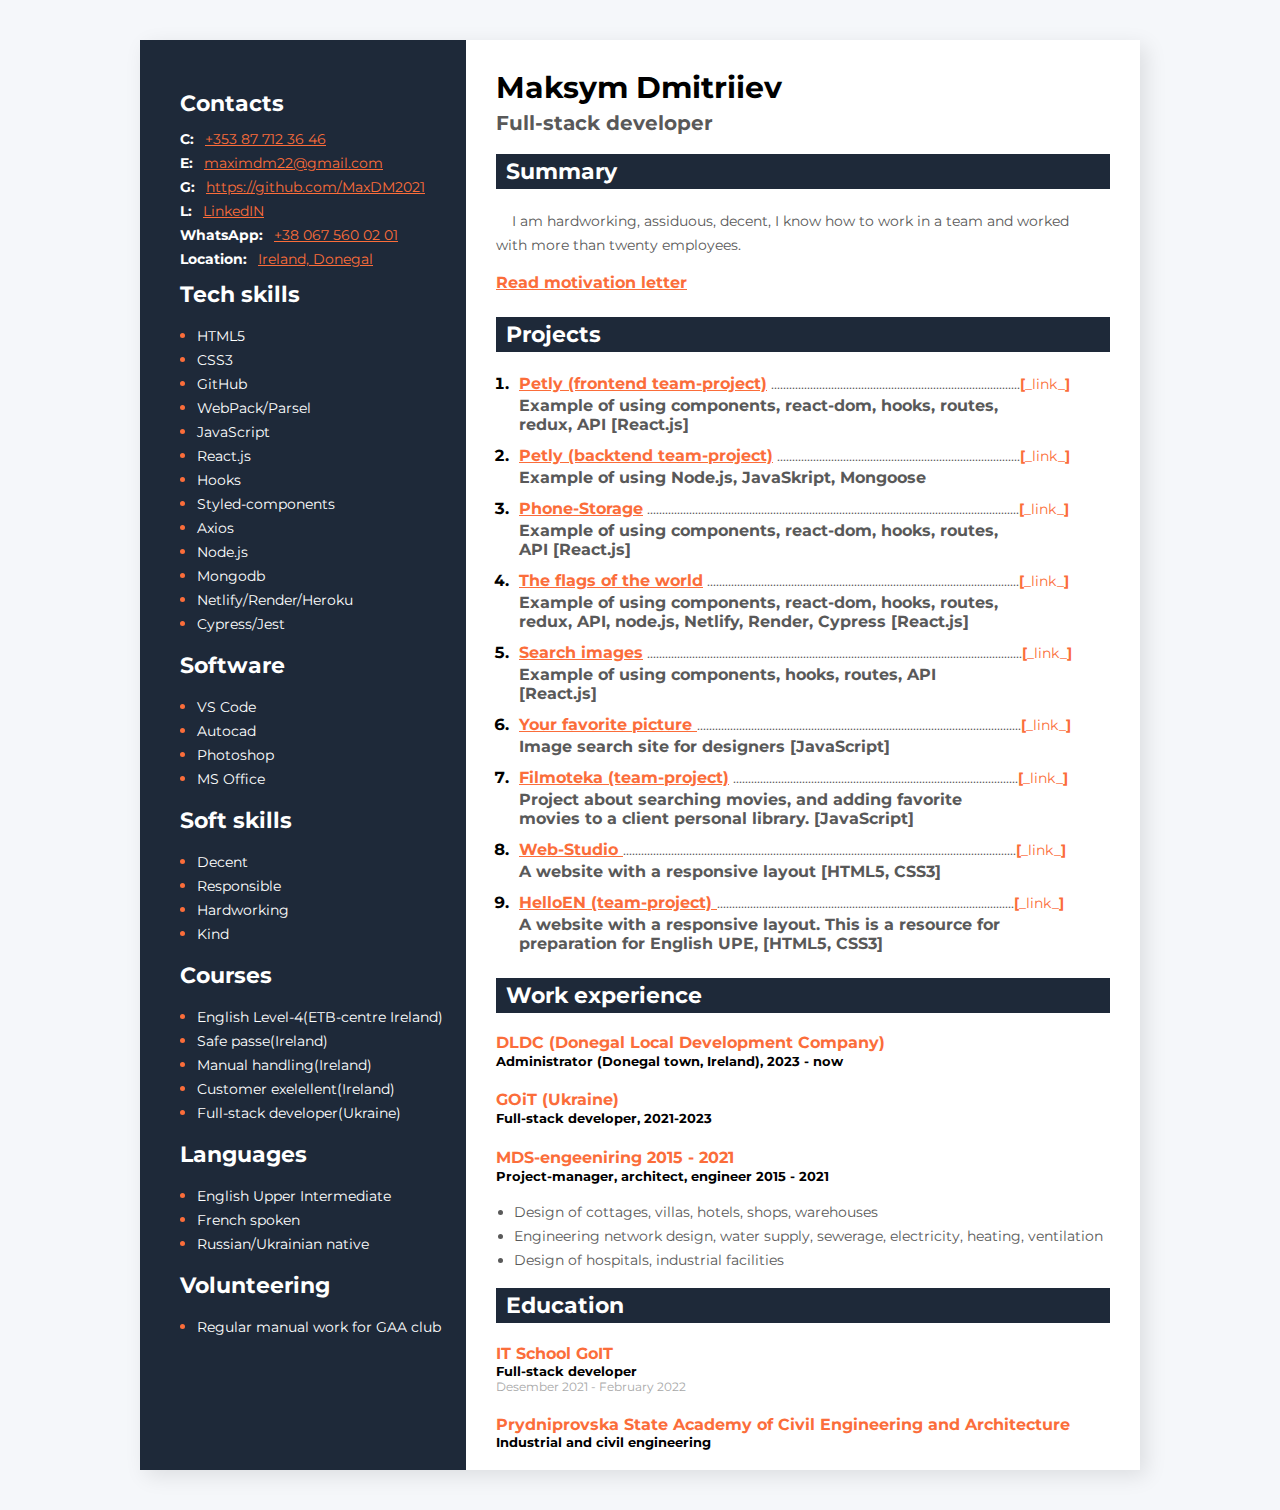
==== index.html @ e2484012 "2121" ====
<!DOCTYPE html>
<html lang="en">
  <head>
    <meta charset="UTF-8" />
    <meta name="viewport" content="width=device-width, initial-scale=1.0" />
    <title>CV Maxim Dmitriiev</title>
    <link rel="preconnect" href="https://fonts.googleapis.com" />
    <link rel="preconnect" href="https://fonts.gstatic.com" crossorigin />
    <link
      href="https://fonts.googleapis.com/css2?family=Montserrat:wght@400;700&family=Roboto&display=swap"
      rel="stylesheet"
    />

    <link rel="stylesheet" href="css/style.css" />
  </head>
  <body>
    <!--main  container-->
    <div class="main-container">
      <!--main  content section-->
      <div class="main-content-section">
        <!--about me section-->
        <div class="about-me-section">
          <h1 class="about-me-name">Maksym Dmitriiev</h1>
          <h2 class="about-me-profession">Full-stack developer</h2>
          <h3 class="main-content-title">Summary</h3>
          <p class="about-me-description">
            &nbsp &nbsp I am hardworking, assiduous, decent, I know how to work
            in a team and worked with more than twenty employees.
          </p>
          <a
            href="https://maxdm2021.github.io/CV-Maxim-Dmitriev/motiveletter.html"
            class="my-projects-link"
            >Read motivation letter</a
          >
        </div>
        <!--my projects section-->
        <div class="my-projects-section">
          <h3 class="main-content-title">Projects</h3>
          <ol class="my-projects-list">
            <li class="my-projects-item">
              <span class="my-projects-text">
                <a
                  href="https://pets-project-frontend.vercel.app/"
                  class="my-projects-link"
                  >Petly (frontend team-project)</a
                >
                ...................................................................................<span
                  ><a
                    href="https://github.com/Semen-Gomzyak/pets-project-frontend"
                    class="link"
                    ><b>[</b>_link_<b>]</b></a
                  ></span
                >
              </span>
              <p class="description">
                Example of using components, react-dom, hooks, routes, redux,
                API [React.js]
              </p>
            </li>
            <li class="my-projects-item">
              <span class="my-projects-text">
                <a
                  href="https://pets-project-backend.onrender.com/api-docs/#/"
                  class="my-projects-link"
                  >Petly (backtend team-project)</a
                >
                .................................................................................<span
                  ><a
                    href="https://github.com/Semen-Gomzyak/pets-project-backend-team"
                    class="link"
                    ><b>[</b>_link_<b>]</b></a
                  ></span
                >
              </span>
              <p class="description">
                Example of using Node.js, JavaSkript, Mongoose
              </p>
            </li>
            <li class="my-projects-item">
              <span class="my-projects-text">
                <a
                  href="https://maxdm2021.github.io/goit-react-hw-08-phonebook/"
                  class="my-projects-link"
                  >Phone-Storage</a
                >
                ............................................................................................................................<span
                  ><a
                    href="https://github.com/MaxDM2021/goit-react-hw-08-phonebook"
                    class="link"
                    ><b>[</b>_link_<b>]</b></a
                  ></span
                >
              </span>
              <p class="description">
                Example of using components, react-dom, hooks, routes, 
                API [React.js]
              </p>
            </li>
            <li class="my-projects-item">
              <span class="my-projects-text">
                <a
                  href="https://keen-cascaron-8399a0.netlify.app/"
                  class="my-projects-link"
                  >The flags of the world</a
                >
                ........................................................................................................<span
                  ><a
                    href="https://github.com/MaxDM2021/bounse-insights-countries-test"
                    class="link"
                    ><b>[</b>_link_<b>]</b></a
                  ></span
                >
              </span>
              <p class="description">
                Example of using components, react-dom, hooks, routes, redux,
                API, node.js, Netlify, Render, Cypress [React.js]
              </p>
            </li>
            <li class="my-projects-item">
              <span class="my-projects-text">
                <a
                  href="https://maxdm2021.github.io/goit-react-hw-05-movies/"
                  class="my-projects-link"
                  >Search images</a
                >
                .............................................................................................................................<span
                  ><a
                    href="https://github.com/MaxDM2021/goit-react-hw-05-movies"
                    class="link"
                    ><b>[</b>_link_<b>]</b></a
                  ></span
                >
              </span>
              <p class="description">
                Example of using components, hooks, routes, API <br />[React.js]
              </p>
            </li>

            <li class="my-projects-item">
              <span class="my-projects-text">
                <a
                  href="https://maxdm2021.github.io/goit-js-hw-11/"
                  class="my-projects-link"
                >
                  Your favorite picture
                </a>
                ............................................................................................................<span
                  ><a
                    href="https://github.com/MaxDM2021/goit-js-hw-11"
                    class="link"
                    ><b>[</b>_link_<b>]</b></a
                  ></span
                >
              </span>
              <p class="description">
                Image search site for designers [JavaScript]
              </p>
            </li>

            <li class="my-projects-item">
              <span class="my-projects-text">
                <a
                  href="https://aleksandor2138.github.io/filmLibrary/"
                  class="my-projects-link"
                  >Filmoteka (team-project)</a
                >
                ...............................................................................................<span
                  ><a
                    href="https://github.com/Aleksandor2138/filmLibrary"
                    class="link"
                    ><b>[</b>_link_<b>]</b></a
                  ></span
                >
              </span>
              <p class="description">
                Project about searching movies, and adding favorite movies to a
                client personal library. [JavaScript]
              </p>
            </li>
            <li class="my-projects-item">
              <span class="my-projects-text">
                <a
                  href="https://maxdm2021.github.io/goit-markup-hw-08/"
                  class="my-projects-link"
                >
                  Web-Studio
                </a>
                ...................................................................................................................................<span
                  ><a
                    href="https://github.com/MaxDM2021/goit-markup-hw-08"
                    class="link"
                    ><b>[</b>_link_<b>]</b></a
                  ></span
                >
              </span>
              <p class="description">
                A website with a responsive layout [HTML5, CSS3]
              </p>
            </li>
            <li class="my-projects-item">
              <span class="my-projects-text">
                <a
                  href="https://akushnirenko10.github.io/project-19/"
                  class="my-projects-link"
                >
                  HelloEN (team-project)
                </a>
                ...................................................................................................<span
                  ><a
                    href="https://github.com/akushnirenko10/project-19"
                    class="link"
                    ><b>[</b>_link_<b>]</b></a
                  ></span
                >
              </span>
              <p class="description">
                A website with a responsive layout. This is a resource for
                preparation for English UPE, [HTML5, CSS3]
              </p>
            </li>
          </ol>
        </div>

        <!--my work experience sesction-->
        <div class="my-work-experience-section">
          <h3 class="main-content-title">Work experience</h3>
          <!--Company 3-->

          <h4 class="my-work-experience-position">
         
            <span class="my-work-experience-company">    DLDC (Donegal Local Development Company)</span>
          </h4>
         <h5>Administrator (Donegal town, Ireland), 2023 - now</h5> 
         <h4> </h4>

         <h4 class="my-work-experience-position">
         
          <span class="my-work-experience-company">    GOiT (Ukraine)</span>
        </h4>
       <h5>Full-stack developer, 2021-2023</h5> 
       <h4> </h4>
       
          

          <div class="my-work-experience-company-block">
            <h4 class="my-work-experience-position">
              <span class="my-work-experience-company">MDS-engeeniring  2015 - 2021</span>
            </h4>
                <h5>Project-manager, architect, engineer 2015 - 2021</h5>
            <ul class="my-work-experience-duties">
              <li class="my-work-experience-duty">
                Design of cottages, villas, hotels, shops, warehouses
              </li>
              <li class="my-work-experience-duty">
                Engineering network design, water supply, sewerage, electricity,
                heating, ventilation
              </li>
              <li class="my-work-experience-duty">
                Design of hospitals, industrial facilities
              </li>
            </ul>
          </div>
          <!-- Company 2-->
          <!-- <div class="my-work-experience-company-block">
            <h4 class="my-work-experience-position">Director <span class="my-work-experience-company">MDS-consruction </span></span></h4>
            <p class="my-work-experience-period">March 2008 - October 2012 <span class="my-work-experience-divider">|</span>  Ukraine</p>
            <ul class="my-work-experience-duties">
              <li class="my-work-experience-duty">Construction of cottages, аpartment renovations</li>
              <li class="my-work-experience-duty"> Hospital construction</li>
              <!-- <li class="my-work-experience-duty">Construction of filling stations</li>
              <li class="my-work-experience-duty">Construction of industrial facilities</li> -->
          <!--           
            </ul>
          </div> -->

          <!-- Company 1
          <div class="my-work-experience-company-block">
            <h4 class="my-work-experience-position">Desiner <span class="my-work-experience-company">Desin-Foto/Video studio/Photographer/Videographer/Video editing </span></h4>
            <p class="my-work-experience-period">June 2003 - February 2008 <span class="my-work-experience-divider">|</span> Ukraine</p>
          </div> -->
        </div>

        <!--My education section-->
        <div class="my-education-section">
          <h3 class="main-content-title education">Education</h3>
          <h4 class="my-work-experience-company">IT School GoIT</h4>
          <h5 сlass="specialization">Full-stack developer</h5>
          <p class="my-work-experience-period">
            Desember 2021 - February 2022
            <!-- <span class="my-work-experience-divider">|</span> Ukraine (on-line) -->
          </p>
          <h4 class="my-work-experience-company">
            Prydniprovska State Academy of Civil Engineering and Architecture
          </h4>
          <h5 сlass="specialization">Industrial and civil engineering</h5>
          <!-- <p class="my-work-experience-period">
            September 2000 - June 2005
            <span class="my-work-experience-divider">|</span> Ukraine
          </p> -->
        </div>
      </div>

      <!--sidebar section-->
      <aside class="sidebar-section">
        <!-- <img src="img/ок-ok.jpg" alt="my foto" width="352px" /> -->
        <!--contacts section-->
        <div class="contacts-section">
          <h3 class="sidebar-title">Contacts</h3>

          <div>
            <span class="contacts-section-tipe"> C:</span>
            <a class="contacts-section-link" href="tel:+353873495865"
              >+353 87 712 36 46</a
            >
          </div>

          <div>
            <span class="contacts-section-tipe"> E: </span>
            <a class="contacts-section-link" href="mailto:maximdm22@gmail.com"
              >maximdm22@gmail.com
            </a>
          </div>
          <div>
            <span class="contacts-section-tipe"> G: </span>
            <a class="contacts-section-link" href="https://github.com/MaxDM2021"
              >https://github.com/MaxDM2021
            </a>
          </div>
          <div>
            <span class="contacts-section-tipe"> L: </span>
            <a
              class="contacts-section-link"
              href="https://www.linkedin.com/in/maxim-dmitriiev-4ab86723b/"
              >LinkedIN
            </a>
          </div>
          <div>
            <span class="contacts-section-tipe"> WhatsApp:</span>
            <a class="contacts-section-link" href="tel:+380675600201"
              >+38 067 560 02 01</a
            >
          </div>
          <div>
            <span class="contacts-section-tipe"> Location:</span>
            <a
              class="contacts-section-link"
              href="https://goo.gl/maps/f6CCFW5M5i3z2eGN8"
              >Ireland, Donegal</a
            >
          </div>
        </div>

        <!--tech skills section-->
        <div class="tech-skills-section">
          <h3 class="sidebar-title">Tech skills</h3>
          <ul class="tech-skills-list">
            <li class="tech-skills-item">
              <span class="tech-skills-item-text"> HTML5</span>
            </li>
            <li class="tech-skills-item">
              <span class="tech-skills-item-text">CSS3</span>
            </li>
            <li class="tech-skills-item">
              <span class="tech-skills-item-text">GitHub</span>
            </li>
            <li class="tech-skills-item">
              <span class="tech-skills-item-text">WebPack/Parsel</span>
            </li>
            <li class="tech-skills-item">
              <span class="tech-skills-item-text">JavaScript</span>
            </li>
            <li class="tech-skills-item">
              <span class="tech-skills-item-text">React.js</span>
            </li>
            <li class="tech-skills-item">
              <span class="tech-skills-item-text">Hooks</span>
            </li>
            <li class="tech-skills-item">
              <span class="tech-skills-item-text">Styled-components</span>
            </li>
            <li class="tech-skills-item">
              <span class="tech-skills-item-text">Axios</span>
            </li>
            <li class="tech-skills-item">
              <span class="tech-skills-item-text">Node.js</span>
            </li>
            <li class="tech-skills-item">
              <span class="tech-skills-item-text">Mongodb</span>
            </li>
            <li class="tech-skills-item">
              <span class="tech-skills-item-text">Netlify/Render/Heroku</span>
            </li>
            <li class="tech-skills-item">
              <span class="tech-skills-item-text">Cypress/Jest</span>
            </li>
          </ul>
        </div>

        <!--soft skills section-->
        <div class="soft-skills-section">
          <h3 class="sidebar-title">Software</h3>
          <ul class="tech-skills-list">
            <li class="tech-skills-item">
              <span class="tech-skills-item-text">VS Code</span>
            </li>
            <li class="tech-skills-item">
              <span class="tech-skills-item-text">Autocad</span>
            </li>
            <li class="tech-skills-item">
              <span class="tech-skills-item-text">Photoshop</span>
            </li>
            <li class="tech-skills-item">
              <span class="tech-skills-item-text">MS Office</span>
            </li>
          </ul>
        </div>

        <!--soft skills section-->
        <div class="soft-skills-section">
          <h3 class="sidebar-title">Soft skills</h3>
          <ul class="tech-skills-list">
            <li class="tech-skills-item">
              <span class="tech-skills-item-text">Decent</span>
            </li>
            <li class="tech-skills-item">
              <span class="tech-skills-item-text">Responsible</span>
            </li>
            <li class="tech-skills-item">
              <span class="tech-skills-item-text">Hardworking</span>
            </li>
            <li class="tech-skills-item">
              <span class="tech-skills-item-text">Kind</span>
            </li>
          </ul>
        </div>

        <!--Courses section-->
        <div class="soft-skills-section">
          <h3 class="sidebar-title">Courses</h3>
          <ul class="tech-skills-list">
            <li class="tech-skills-item">
              <span class="tech-skills-item-text">English Level-4(ETB-centre Ireland)</span>
            </li>
            <li class="tech-skills-item">
              <span class="tech-skills-item-text">Safe passe(Ireland)</span>
            </li>
            <li class="tech-skills-item">
              <span class="tech-skills-item-text">Manual handling(Ireland)</span>
            </li>
            <li class="tech-skills-item">
              <span class="tech-skills-item-text">Customer exelellent(Ireland)</span>
            </li>
            <li class="tech-skills-item">
              <span class="tech-skills-item-text">Full-stack developer(Ukraine)</span>
            </li>
          </ul>


        </div>


        <!-- Languages -->

        <div class="soft-skills-section">
          <h3 class="sidebar-title">Languages</h3>
          <ul class="tech-skills-list">
            <li class="tech-skills-item">
              <span class="tech-skills-item-text"
                >English Upper Intermediate
              </span>
            </li>
            <li class="tech-skills-item">
              <span class="tech-skills-item-text">French spoken</span>
            </li>
            <li class="tech-skills-item">
              <span class="tech-skills-item-text"
                >Russian/Ukrainian native</span
              >
            </li>
          </ul>
        </div>


        <div class="soft-skills-section">
          <h3 class="sidebar-title">Volunteering</h3>
          <ul class="tech-skills-list">
            <li class="tech-skills-item">
              <span class="tech-skills-item-text">Regular manual work for GAA club </span>
            </li>
        
          </ul>
        </div>



      </aside>
    </div>
  </body>
</html>
---- css/style.css ----
body {
  font-family: "Montserrat", sans-serif;

  background-color: #f5f7fa;
}

.main-container {
  display: flex;
  flex-direction: row-reverse;
  width: 1000px;
  background-color: #fff;
  margin: 40px auto;
  box-shadow: 6px 6px 20px rgba(0, 0, 0, 0.1);
}

/* Main conten section */
.main-content-section {
  padding: 20px 30px;
}

.main-content-title {
  font-style: normal;
  font-weight: bold;
  font-size: 22px;
  line-height: 27px;
  color: white;
  margin-bottom: 20px;
  padding: 4px;
  padding-left: 10px;
  background-color: #1e2939;
  width: 600px;
}

.main-content-title.education {
  margin-top: 0;
}

/* About me section */
.about-me-section {
  margin: 0 0 20px 0;
}

.about-me-profession {
  font-style: normal;
  font-weight: bold;
  font-size: 20px;
  line-height: 17px;
  color:  #595959;
  margin: 0 0 20px 0;
}

.about-me-name {
  font-style: normal;
  font-weight: bold;
  font-size: 30px;
  line-height: 55px;
  color: #000;
  margin: 0 0 0px 0;
}

.about-me-description {
  width: 600px;
  font-family: Montserrat;
  font-style: normal;
  font-weight: normal;
  font-size: 14px;
  line-height: 24px;
  color: #595959;
}

/* My projects section */

/* .main-content-section {

} */

.description {
  margin: 0;
  width: 500px;
  padding: 0;
  padding-left: 5px;
  color: #595959;
}

.my-projects-section {
  margin: 0 0 25px 0;
}

.my-projects-list {
  padding: 0 0 0 18px;
}

.my-projects-item {
  color: #000;
  font-weight: bold;
  margin-bottom: 10px;
}

.my-projects-link {
  font-style: normal;
  font-weight: bold;
  font-size: 16px;
  line-height: 24px;
  color:  #fb6d3a;
}

.my-projects-text {
  font-style: normal;
  font-weight: normal;
  font-size: 14px;
  line-height: 24px;
  color: #595959;
  margin-left: 5px;
}

.my-projects-bracket {
  font-style: normal;
  font-weight: bold;
  font-size: 14px;
  line-height: 24px;
  color: #000;
}
/* My work experience */

.my-work-experience-company {
  color: #fb6d3a;
  margin-bottom: 0;
}
.my-work-experience-position {
  font-style: normal;
  font-weight: bold;
  font-size: 16px;
  line-height: 20px;
  margin: 0 0 0px 0;
}

.my-work-experience-period {
  font-style: normal;
  font-weight: normal;
  font-size: 12px;
  line-height: 15px;
  color: #a8a8a8;
  margin: 0 0 0px 0;
}

h5{
  margin: 0;
}

.specialization {
  margin-top: 0;
  margin-bottom: 0;

}

.my-work-experience-divider {
  font-style: normal;
  font-weight: normal;
  font-size: 12px;
  line-height: 15px;
  color: #000000;
}

.my-work-experience-duties {
  padding-left: 18px;
}

.my-work-experience-duty {
  font-style: normal;
  font-weight: normal;
  font-size: 14px;
  line-height: 24px;
  color: #595959;
}

.my-work-experience-company-block {
  margin: 0 15 0 0;
}

/* Sidebar section */

.sidebar-section {
  background-color: #1e2939;
  width: 370px;
  padding: 40px 0;
}

.contacts-section,
.tech-skills-section,
.soft-skills-section {
  margin: 10px 0 0 40px;
}
.sidebar-title {
  font-style: normal;
  font-weight: bold;
  font-size: 22px;
  line-height: 27px;
  color: #fff;
  margin-bottom: 10px;
  margin-top: 0;
}

/* Contacts section */

.contacts-section-tipe {
  font-style: normal;
  font-weight: bold;
  font-size: 14px;
  line-height: 24px;
  color: #fff;
  margin-right: 7px;
}
.contacts-section-link {
  font-style: normal;
  font-weight: normal;
  font-size: 14px;
  line-height: 24px;
  color: #fb6d3a;
}

/* Tech skills section*/
.tech-skills-list {
  padding: 0 0 0 17px;
}

.tech-skills-item {
  color: #fb6d3a;
}

.tech-skills-item-text {
  font-style: normal;
  font-weight: normal;
  font-size: 14px;
  line-height: 24px;
  color: #fff;
}


.sir__madam {
  margin-top: 50px;
  margin-bottom: 50px;
  font-style: normal;
  font-weight: 400;
  font-size: 20px;
  line-height: 24px;
  color: #595959;
  margin-left: 5px;
}



.sir__madam__tel {
  margin-top: 50px;
  margin-bottom: 50px;
  font-style: normal;
  font-weight: 600;
  font-size: 20px;
  line-height: 24px;
  color: #fb6d3a;
  margin-left: 5px;
}


.des{
  width: 500px;
  font-style: normal;
  font-weight: 300;
  font-size: 20px;
  line-height: 24px;
  letter-spacing: 0.3;
  line-height: 30px;
  color: #595959;
  margin-left: 5px;
}


.foto-m {
  margin-top: 170px;
}

.link{
  color: #fb6d3a;
  font-style: normal;
  text-decoration: none;
}
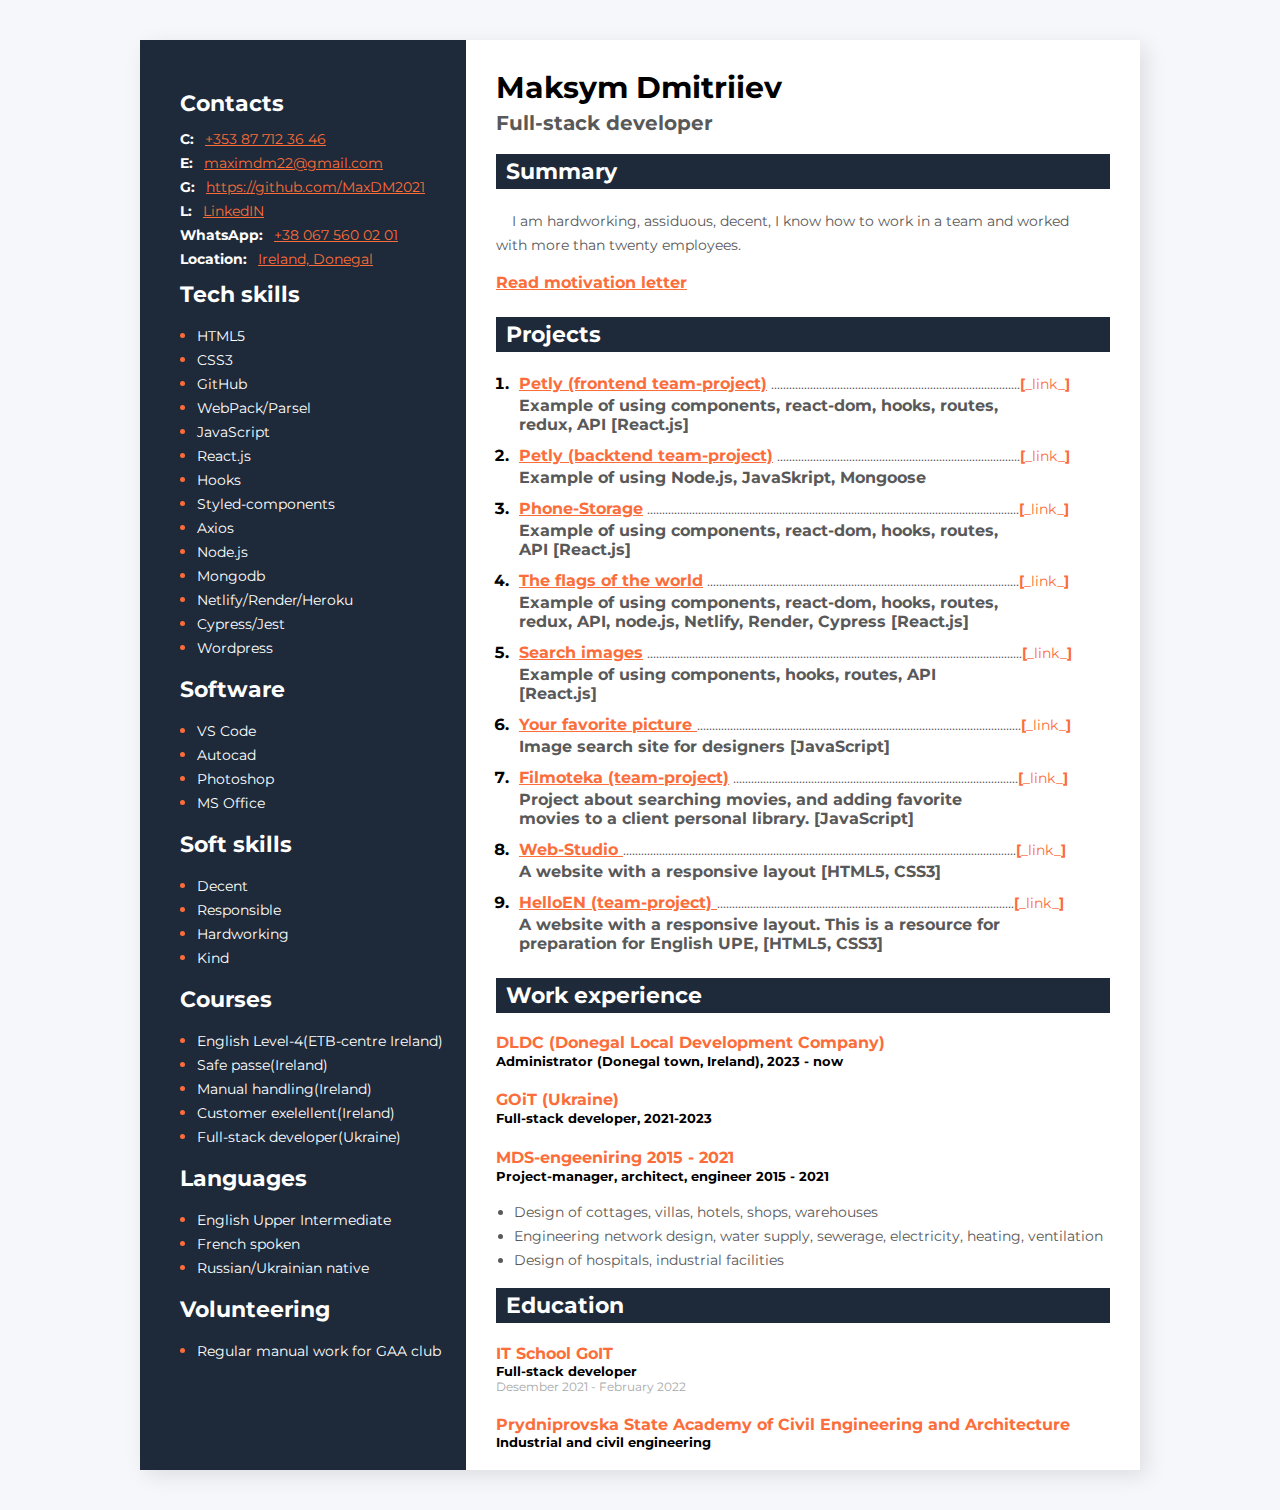
==== commit d5c50292: "1" ====
--- a/index.html
+++ b/index.html
@@ -393,6 +393,9 @@
             <li class="tech-skills-item">
               <span class="tech-skills-item-text">Cypress/Jest</span>
             </li>
+            <li class="tech-skills-item">
+              <span class="tech-skills-item-text">Wordpress</span>
+            </li>
           </ul>
         </div>
 
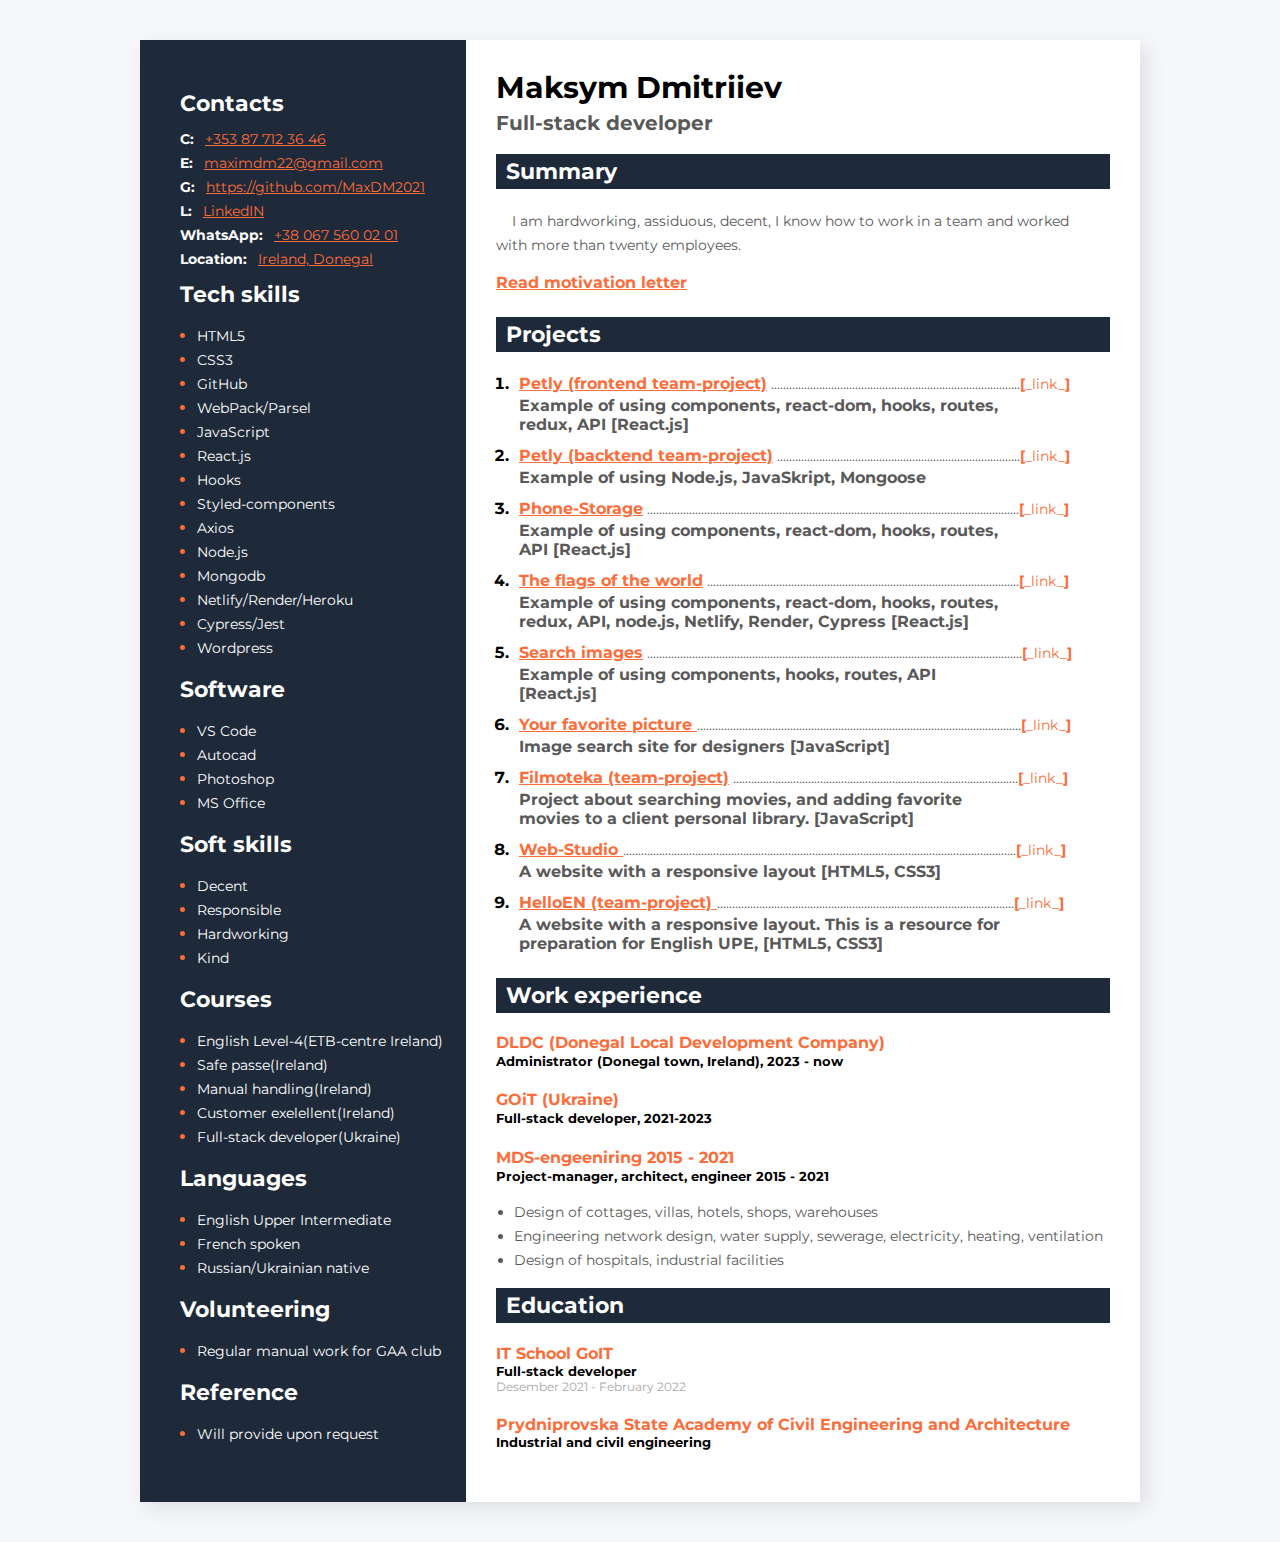
==== commit 84e8440c: "21" ====
--- a/index.html
+++ b/index.html
@@ -495,6 +495,16 @@
         </div>
 
 
+        <div class="soft-skills-section">
+          <h3 class="sidebar-title">Reference</h3>
+          <ul class="tech-skills-list">
+            <li class="tech-skills-item">
+              <span class="tech-skills-item-text">Will provide upon request</span>
+            </li>
+        
+          </ul>
+        </div>
+
 
       </aside>
     </div>
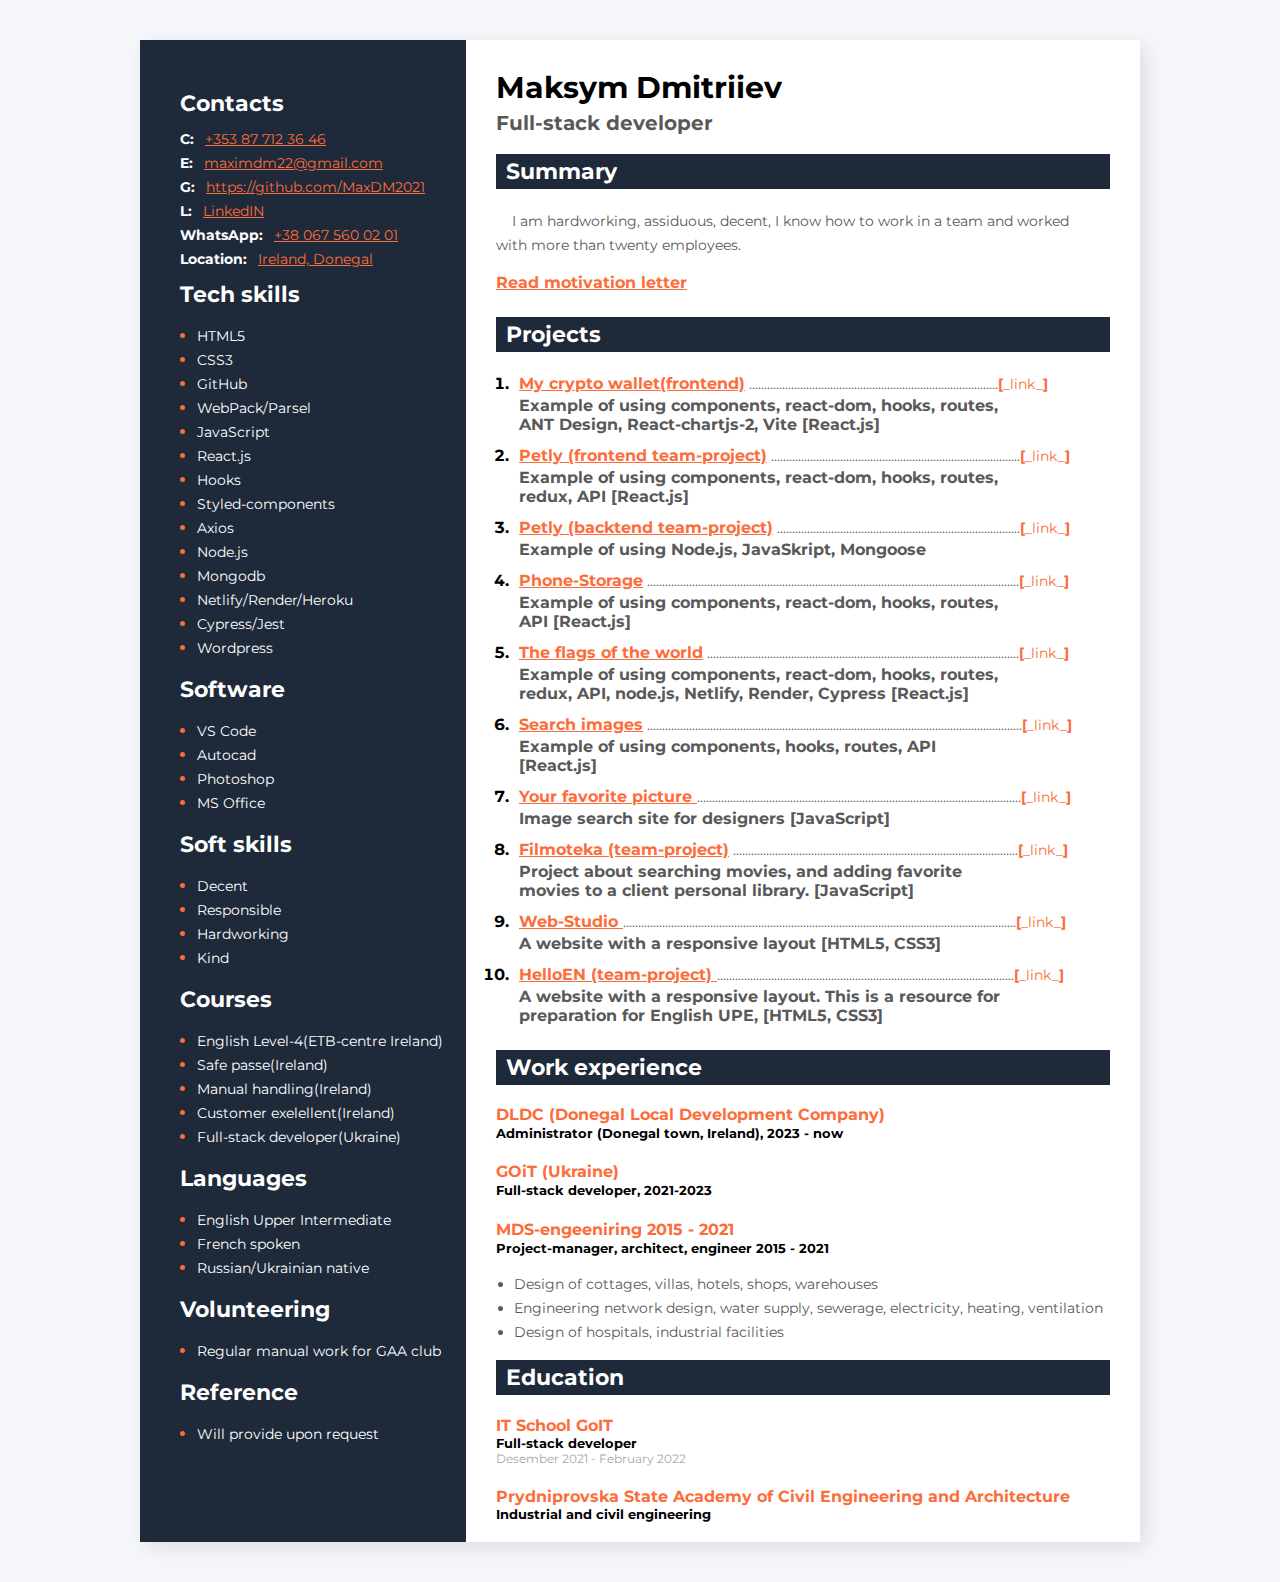
==== commit a63de4aa: "22" ====
--- a/index.html
+++ b/index.html
@@ -40,6 +40,34 @@
             <li class="my-projects-item">
               <span class="my-projects-text">
                 <a
+                  href="https://react-crypto-app-r5uw.vercel.app/"
+                  class="my-projects-link"
+                  >My crypto wallet(frontend)</a
+                >
+                ...................................................................................<span
+                  ><a
+                    href="https://github.com/MaxDM2021/react-crypto-app/tree/main/frontend"
+                    class="link"
+                    ><b>[</b>_link_<b>]</b></a
+                  ></span
+                >
+              </span>
+              <p class="description">
+                Example of using components, react-dom, hooks, routes, ANT Design, React-chartjs-2, Vite [React.js]
+              </p>
+            </li>
+
+
+
+
+
+
+
+
+
+            <li class="my-projects-item">
+              <span class="my-projects-text">
+                <a
                   href="https://pets-project-frontend.vercel.app/"
                   class="my-projects-link"
                   >Petly (frontend team-project)</a
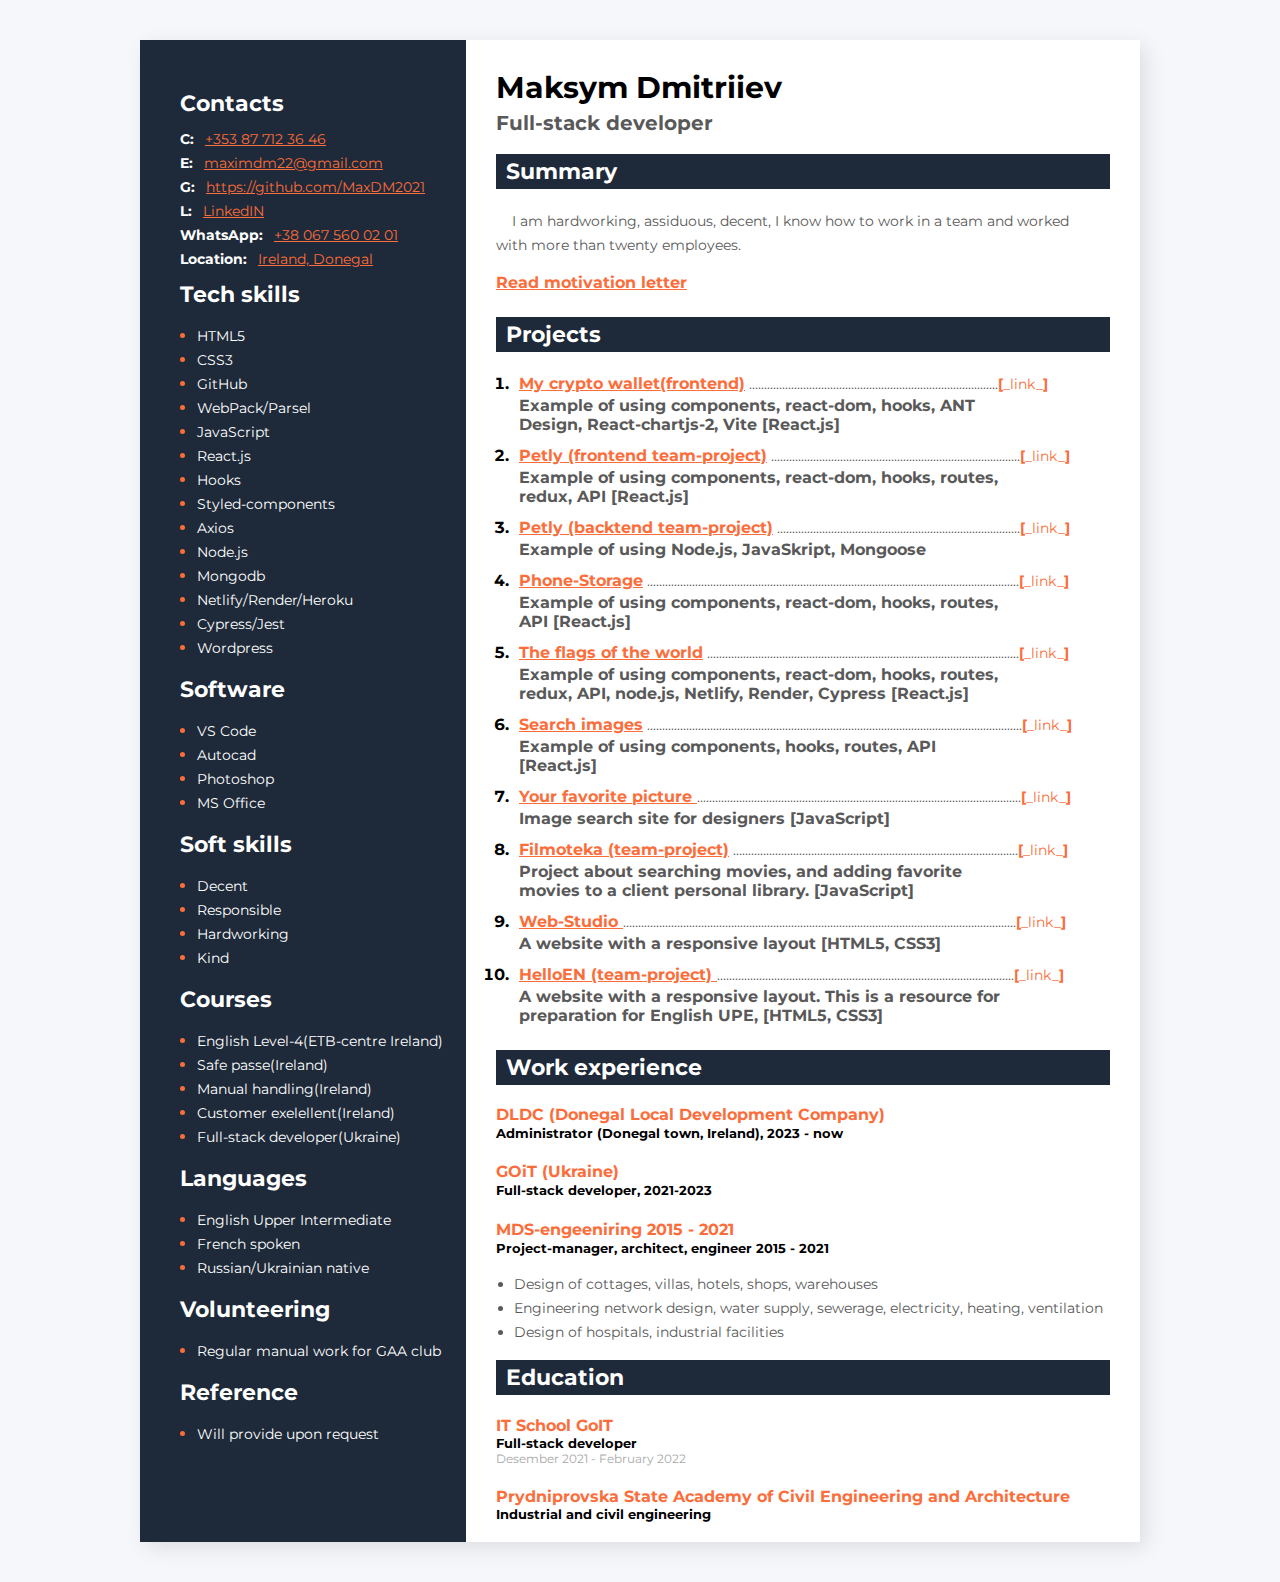
==== commit 8a069c6c: "21" ====
--- a/index.html
+++ b/index.html
@@ -53,7 +53,7 @@
                 >
               </span>
               <p class="description">
-                Example of using components, react-dom, hooks, routes, ANT Design, React-chartjs-2, Vite [React.js]
+                Example of using components, react-dom, hooks, ANT Design, React-chartjs-2, Vite [React.js]
               </p>
             </li>
 
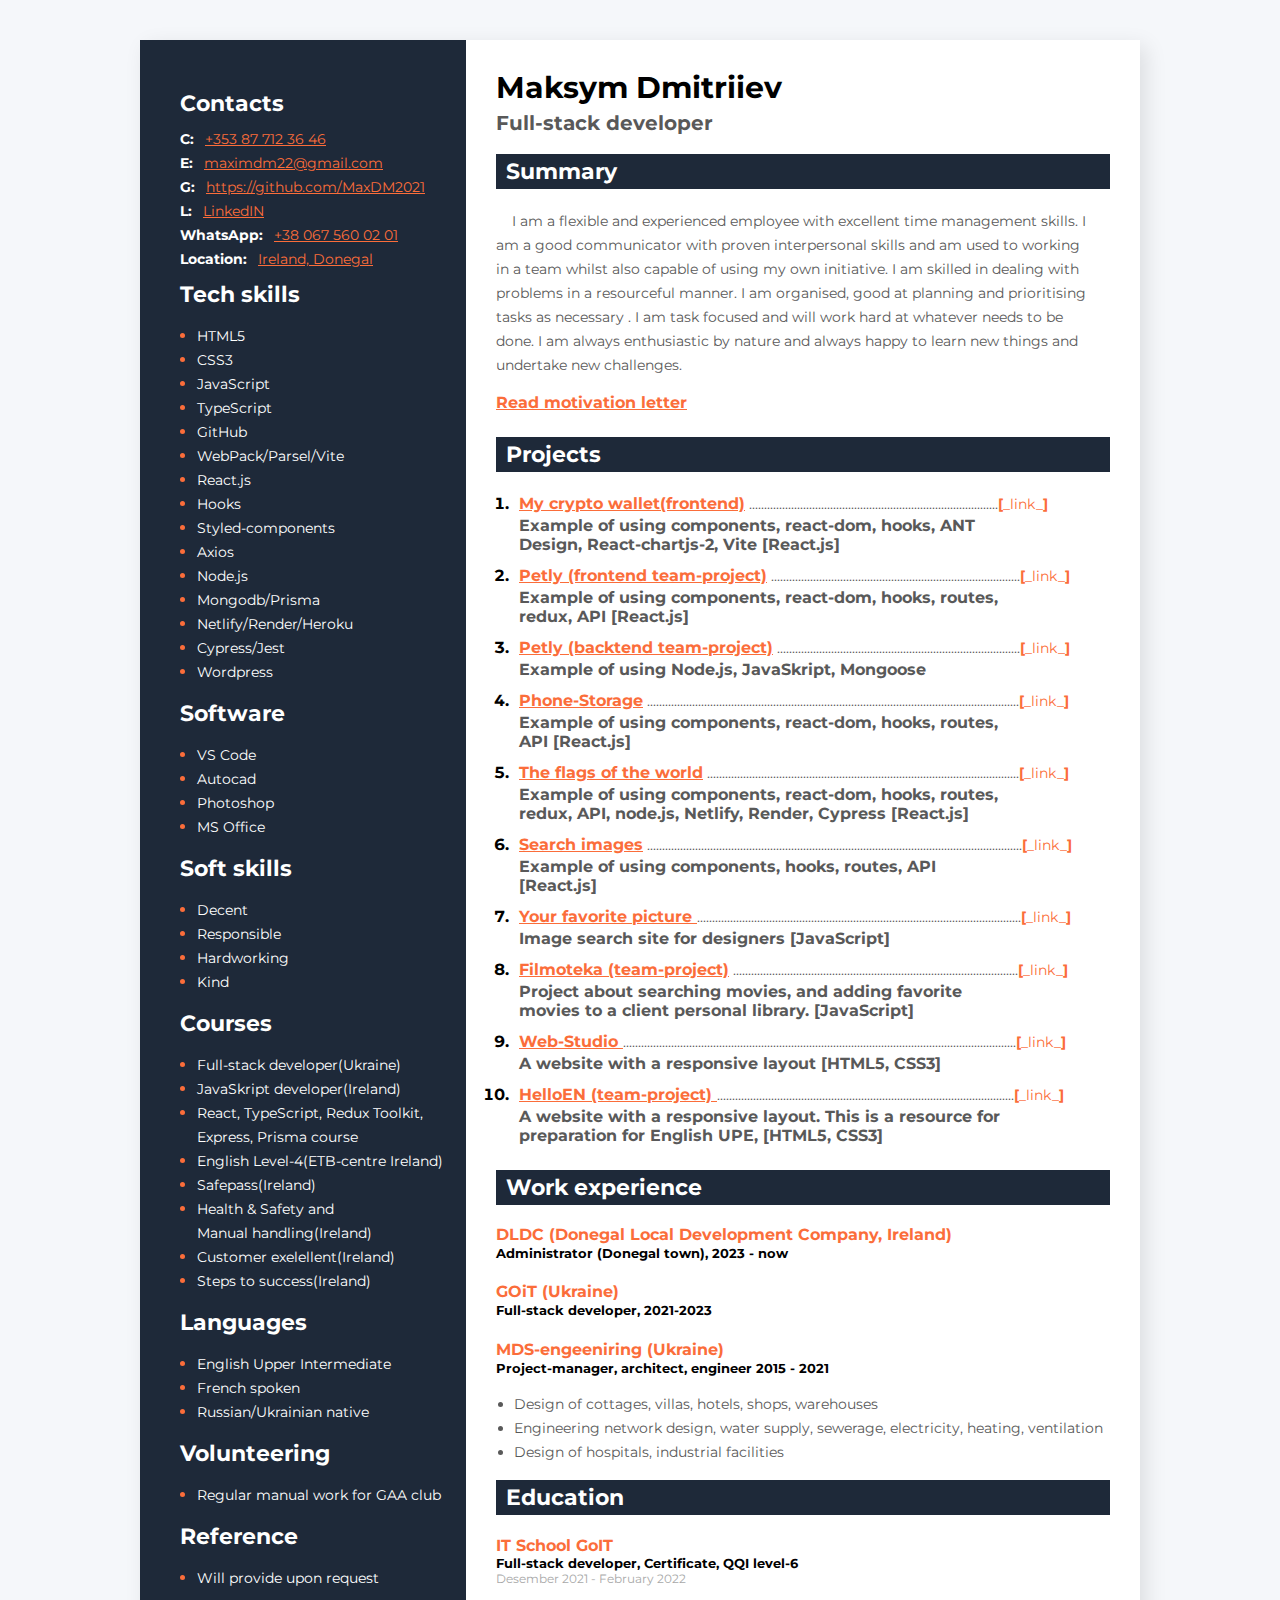
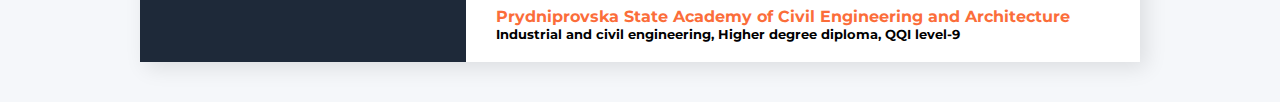
==== commit 130c0927: "1212" ====
--- a/index.html
+++ b/index.html
@@ -24,8 +24,7 @@
           <h2 class="about-me-profession">Full-stack developer</h2>
           <h3 class="main-content-title">Summary</h3>
           <p class="about-me-description">
-            &nbsp &nbsp I am hardworking, assiduous, decent, I know how to work
-            in a team and worked with more than twenty employees.
+            &nbsp &nbsp I am a flexible and experienced employee with excellent time management skills.  I am a good communicator with proven interpersonal skills and am used to working in a team whilst also capable of using my own initiative.  I am skilled in dealing with problems in a resourceful manner.  I am organised, good at planning and prioritising tasks as necessary .  I am task focused and will work hard at whatever needs to be done.  I am always enthusiastic by nature and always happy to learn new things and undertake new challenges. 
           </p>
           <a
             href="https://maxdm2021.github.io/CV-Maxim-Dmitriev/motiveletter.html"
@@ -256,9 +255,9 @@
 
           <h4 class="my-work-experience-position">
          
-            <span class="my-work-experience-company">    DLDC (Donegal Local Development Company)</span>
+            <span class="my-work-experience-company">    DLDC (Donegal Local Development Company, Ireland)</span>
           </h4>
-         <h5>Administrator (Donegal town, Ireland), 2023 - now</h5> 
+         <h5>Administrator (Donegal town), 2023 - now</h5> 
          <h4> </h4>
 
          <h4 class="my-work-experience-position">
@@ -272,7 +271,7 @@
 
           <div class="my-work-experience-company-block">
             <h4 class="my-work-experience-position">
-              <span class="my-work-experience-company">MDS-engeeniring  2015 - 2021</span>
+              <span class="my-work-experience-company">MDS-engeeniring (Ukraine)</span>
             </h4>
                 <h5>Project-manager, architect, engineer 2015 - 2021</h5>
             <ul class="my-work-experience-duties">
@@ -312,7 +311,7 @@
         <div class="my-education-section">
           <h3 class="main-content-title education">Education</h3>
           <h4 class="my-work-experience-company">IT School GoIT</h4>
-          <h5 сlass="specialization">Full-stack developer</h5>
+          <h5 сlass="specialization">Full-stack developer, Certificate, QQI level-6 </h5>
           <p class="my-work-experience-period">
             Desember 2021 - February 2022
             <!-- <span class="my-work-experience-divider">|</span> Ukraine (on-line) -->
@@ -320,7 +319,7 @@
           <h4 class="my-work-experience-company">
             Prydniprovska State Academy of Civil Engineering and Architecture
           </h4>
-          <h5 сlass="specialization">Industrial and civil engineering</h5>
+          <h5 сlass="specialization">Industrial and civil engineering, Higher degree diploma, QQI level-9</h5>
           <!-- <p class="my-work-experience-period">
             September 2000 - June 2005
             <span class="my-work-experience-divider">|</span> Ukraine
@@ -389,14 +388,18 @@
               <span class="tech-skills-item-text">CSS3</span>
             </li>
             <li class="tech-skills-item">
+              <span class="tech-skills-item-text">JavaScript</span>
+            </li>
+            <li class="tech-skills-item">
+              <span class="tech-skills-item-text">TypeScript</span>
+            </li>
+            <li class="tech-skills-item">
               <span class="tech-skills-item-text">GitHub</span>
             </li>
             <li class="tech-skills-item">
-              <span class="tech-skills-item-text">WebPack/Parsel</span>
-            </li>
-            <li class="tech-skills-item">
-              <span class="tech-skills-item-text">JavaScript</span>
-            </li>
+              <span class="tech-skills-item-text">WebPack/Parsel/Vite</span>
+            </li>
+      
             <li class="tech-skills-item">
               <span class="tech-skills-item-text">React.js</span>
             </li>
@@ -413,7 +416,7 @@
               <span class="tech-skills-item-text">Node.js</span>
             </li>
             <li class="tech-skills-item">
-              <span class="tech-skills-item-text">Mongodb</span>
+              <span class="tech-skills-item-text">Mongodb/Prisma</span>
             </li>
             <li class="tech-skills-item">
               <span class="tech-skills-item-text">Netlify/Render/Heroku</span>
@@ -470,20 +473,31 @@
           <h3 class="sidebar-title">Courses</h3>
           <ul class="tech-skills-list">
             <li class="tech-skills-item">
+              <span class="tech-skills-item-text">Full-stack developer(Ukraine)</span>
+            </li>
+            <li class="tech-skills-item">
+              <span class="tech-skills-item-text">JavaSkript developer(Ireland)</span>
+            </li>
+            <li class="tech-skills-item">
+              <span class="tech-skills-item-text">React, TypeScript, Redux Toolkit, Express, Prisma course</span>
+            </li>
+            <li class="tech-skills-item">
               <span class="tech-skills-item-text">English Level-4(ETB-centre Ireland)</span>
             </li>
             <li class="tech-skills-item">
-              <span class="tech-skills-item-text">Safe passe(Ireland)</span>
-            </li>
-            <li class="tech-skills-item">
-              <span class="tech-skills-item-text">Manual handling(Ireland)</span>
+              <span class="tech-skills-item-text">Safepass(Ireland)</span>
+            </li>
+            <li class="tech-skills-item">
+              <span class="tech-skills-item-text">Health & Safety and <br/>
+                Manual handling(Ireland)</span>
             </li>
             <li class="tech-skills-item">
               <span class="tech-skills-item-text">Customer exelellent(Ireland)</span>
             </li>
             <li class="tech-skills-item">
-              <span class="tech-skills-item-text">Full-stack developer(Ukraine)</span>
-            </li>
+              <span class="tech-skills-item-text">Steps to success(Ireland)</span>
+            </li>
+
           </ul>
 
 
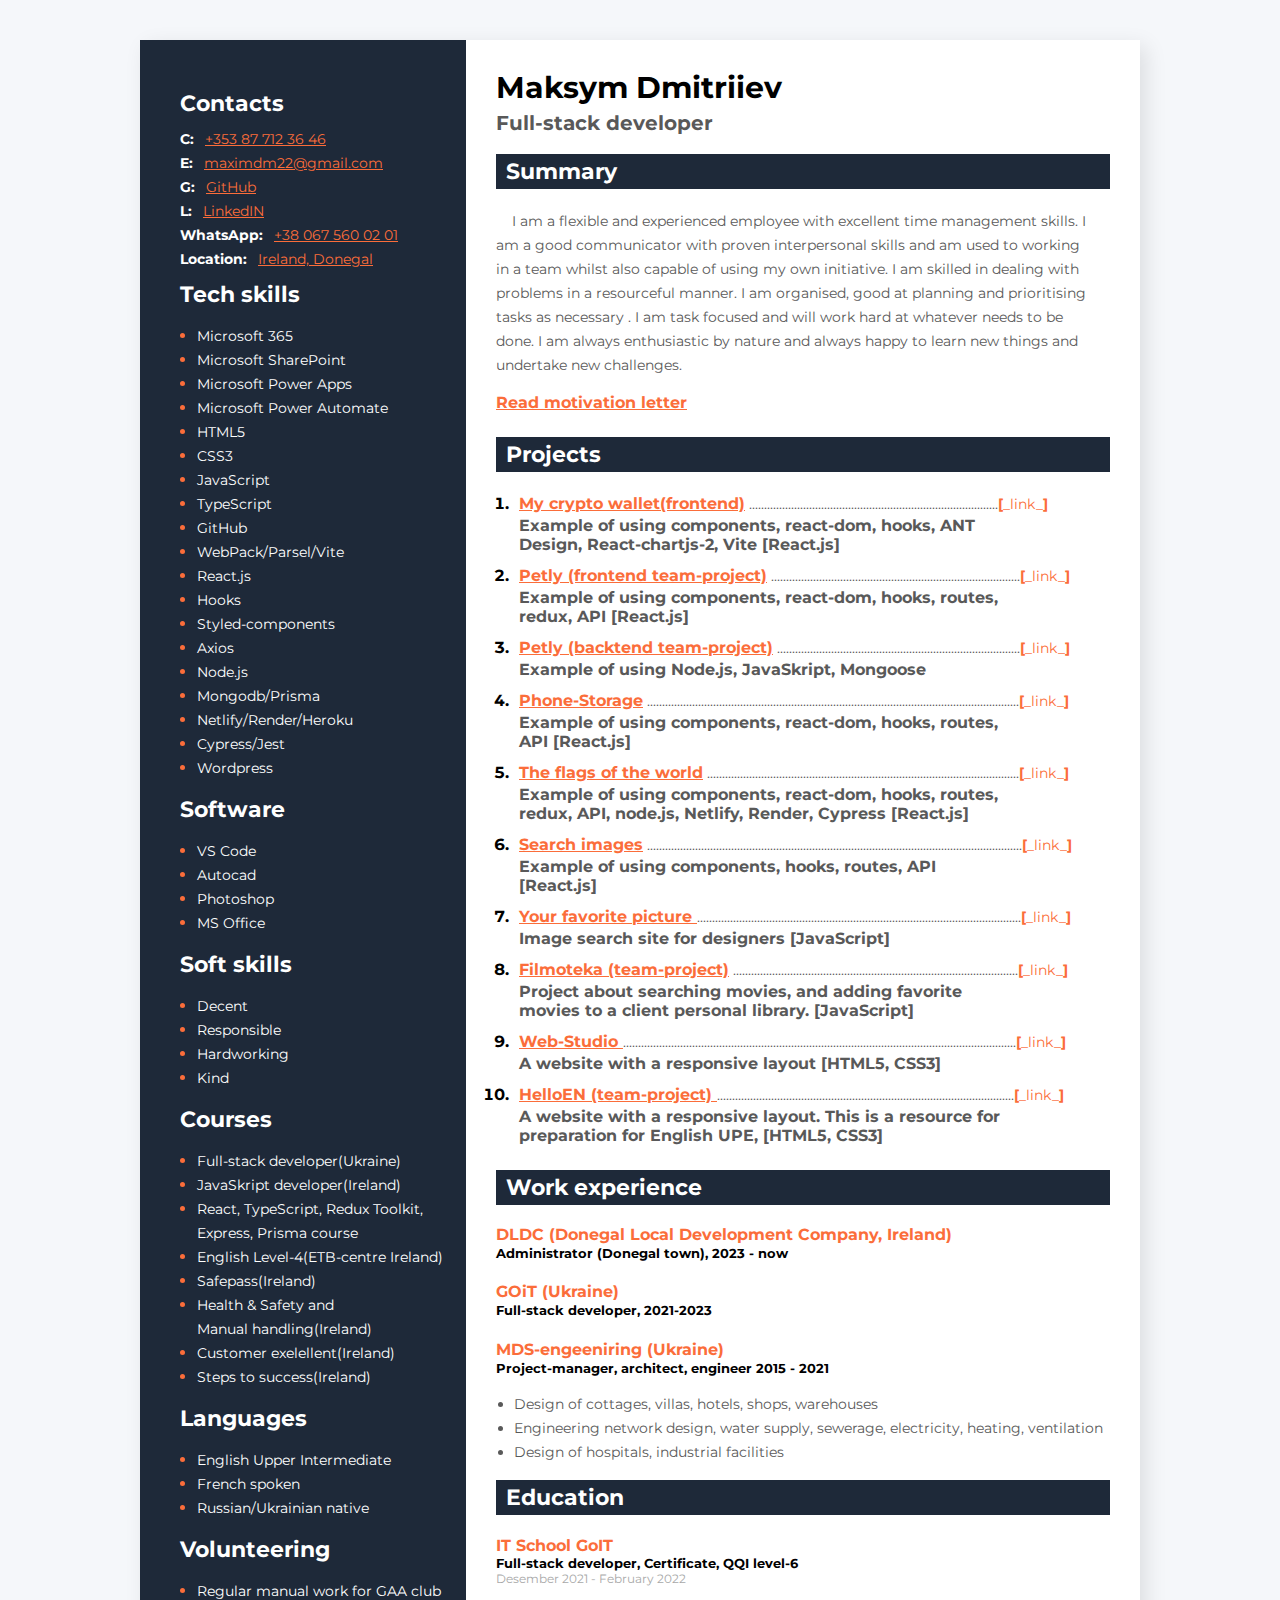
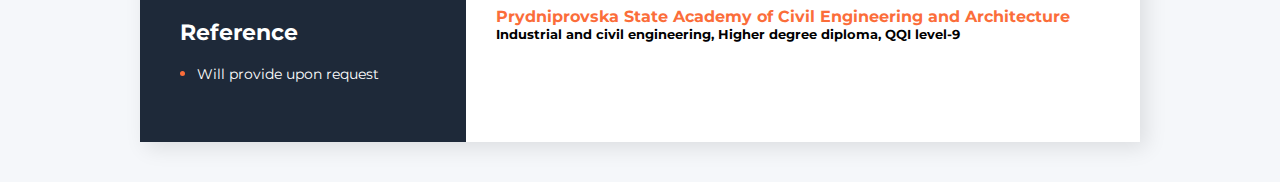
==== commit 79be6e64: "123" ====
--- a/index.html
+++ b/index.html
@@ -350,7 +350,7 @@
           <div>
             <span class="contacts-section-tipe"> G: </span>
             <a class="contacts-section-link" href="https://github.com/MaxDM2021"
-              >https://github.com/MaxDM2021
+              >GitHub
             </a>
           </div>
           <div>
@@ -382,6 +382,18 @@
           <h3 class="sidebar-title">Tech skills</h3>
           <ul class="tech-skills-list">
             <li class="tech-skills-item">
+              <span class="tech-skills-item-text"> Microsoft 365</span>
+            </li>
+            <li class="tech-skills-item">
+              <span class="tech-skills-item-text"> Microsoft SharePoint</span>
+            </li>
+            <li class="tech-skills-item">
+              <span class="tech-skills-item-text"> Microsoft Power Apps</span>
+            </li>
+            <li class="tech-skills-item">
+              <span class="tech-skills-item-text"> Microsoft Power Automate</span>
+            </li>
+            <li class="tech-skills-item">
               <span class="tech-skills-item-text"> HTML5</span>
             </li>
             <li class="tech-skills-item">
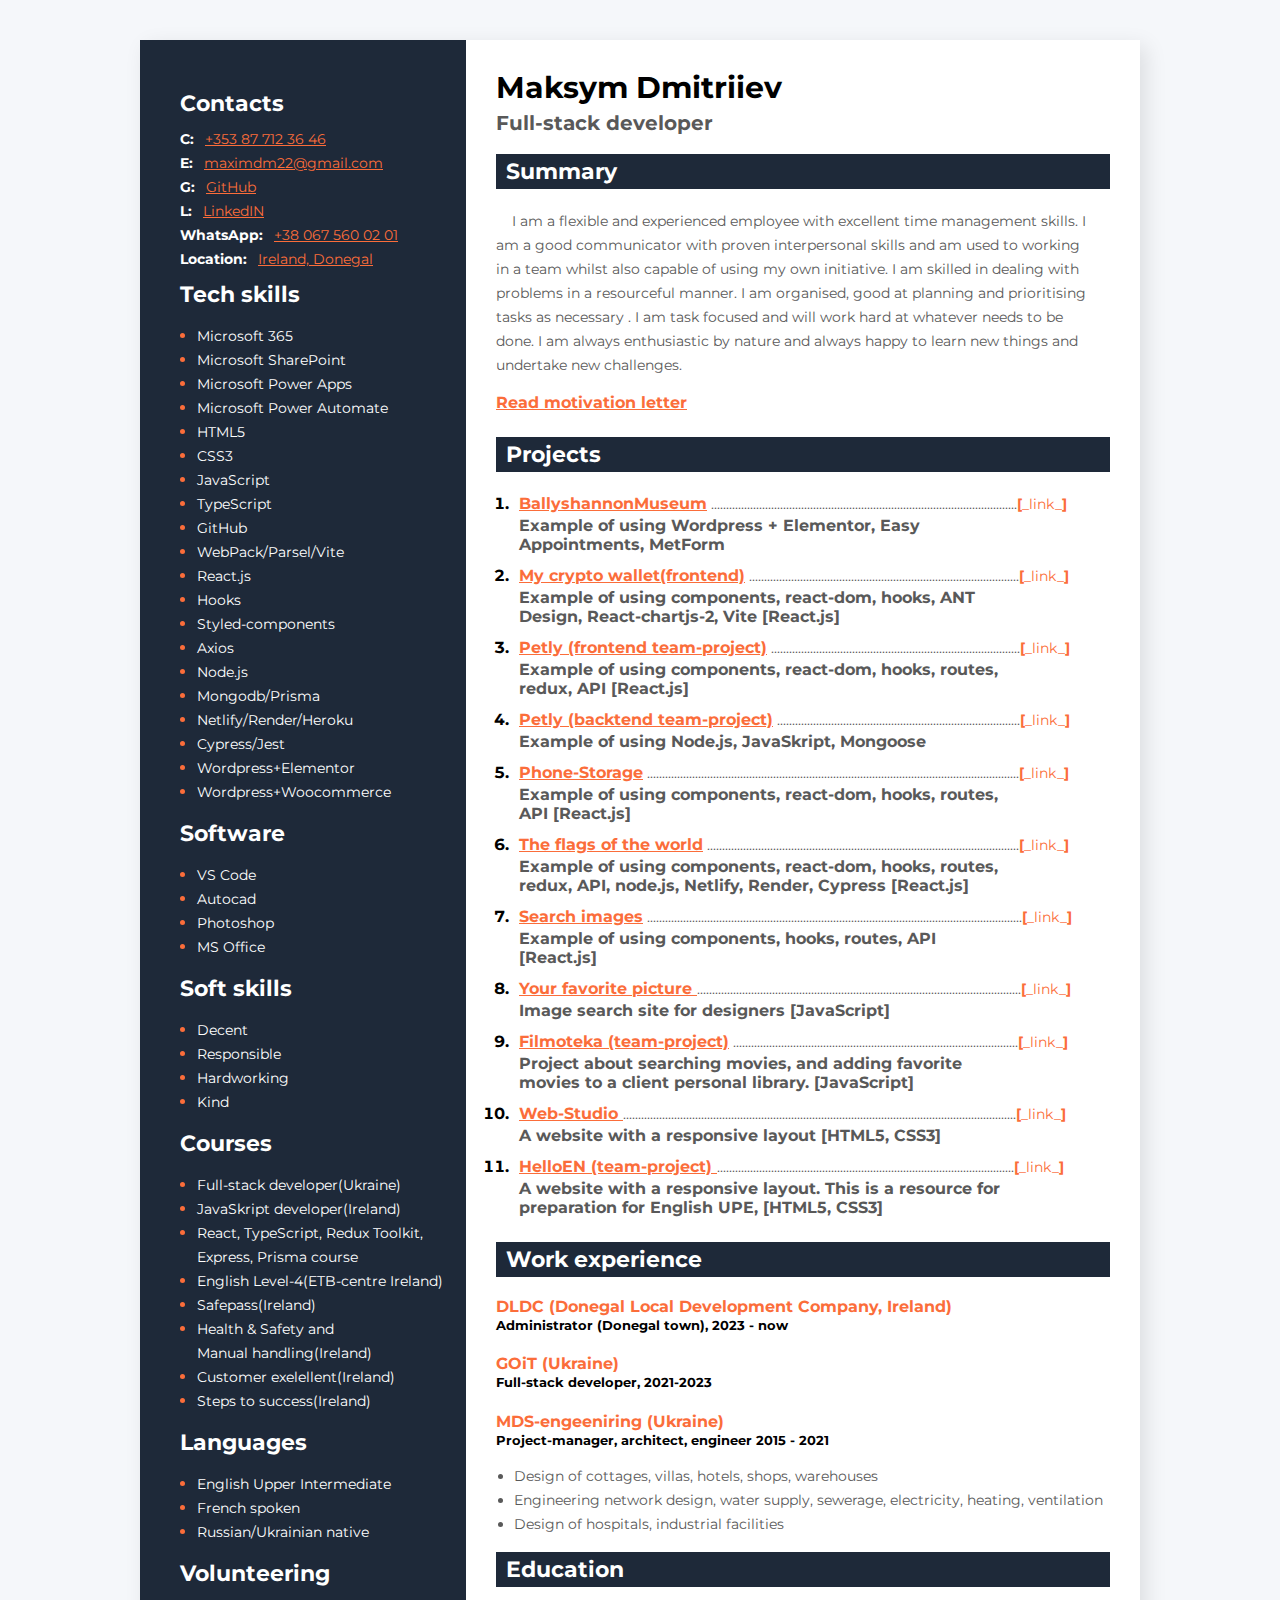
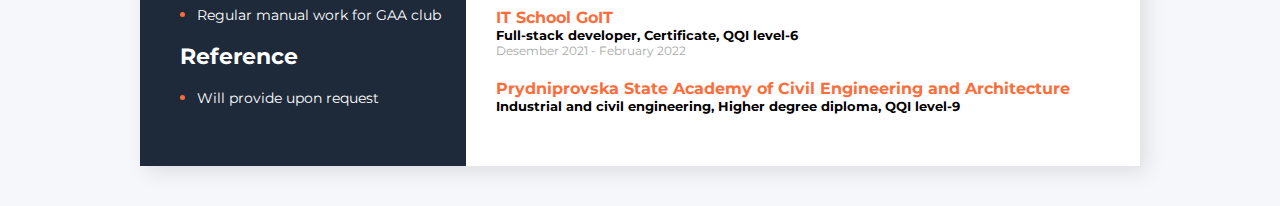
==== commit e1381187: "2" ====
--- a/index.html
+++ b/index.html
@@ -36,6 +36,31 @@
         <div class="my-projects-section">
           <h3 class="main-content-title">Projects</h3>
           <ol class="my-projects-list">
+
+
+
+<li class="my-projects-item">
+  <span class="my-projects-text">
+    <a
+      href="https://maxdm2021.github.io/BallyshannonMuseum/"
+      class="my-projects-link"
+      >BallyshannonMuseum</a
+    >
+    ......................................................................................................<span
+      ><a
+        href="https://github.com/MaxDM2021/BallyshannonMuseum"
+        class="link"
+        ><b>[</b>_link_<b>]</b></a
+      ></span
+    >
+  </span>
+  <p class="description">
+    Example of using Wordpress + Elementor, Easy Appointments, MetForm
+  </p>
+</li>
+
+
+
             <li class="my-projects-item">
               <span class="my-projects-text">
                 <a
@@ -43,7 +68,7 @@
                   class="my-projects-link"
                   >My crypto wallet(frontend)</a
                 >
-                ...................................................................................<span
+                ..........................................................................................<span
                   ><a
                     href="https://github.com/MaxDM2021/react-crypto-app/tree/main/frontend"
                     class="link"
@@ -437,7 +462,10 @@
               <span class="tech-skills-item-text">Cypress/Jest</span>
             </li>
             <li class="tech-skills-item">
-              <span class="tech-skills-item-text">Wordpress</span>
+              <span class="tech-skills-item-text">Wordpress+Elementor</span>
+            </li>
+            <li class="tech-skills-item">
+              <span class="tech-skills-item-text">Wordpress+Woocommerce</span>
             </li>
           </ul>
         </div>
